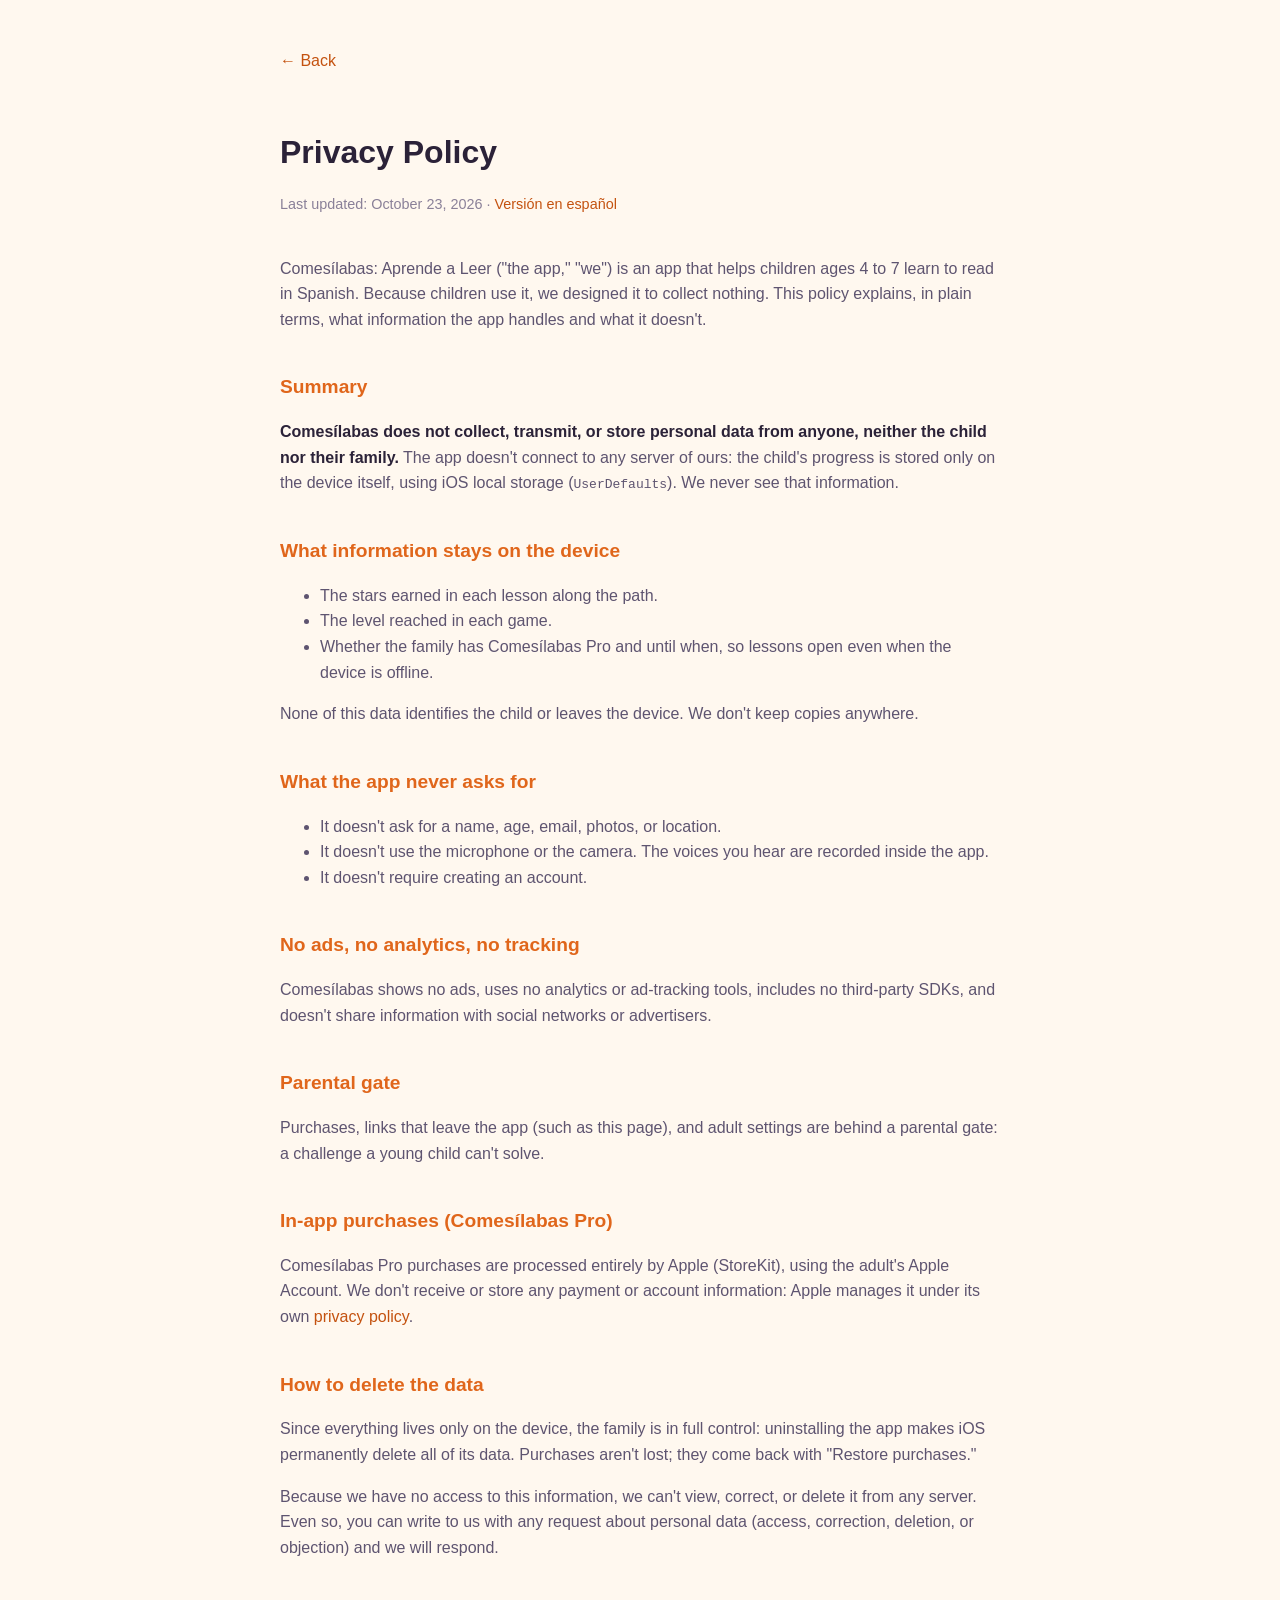
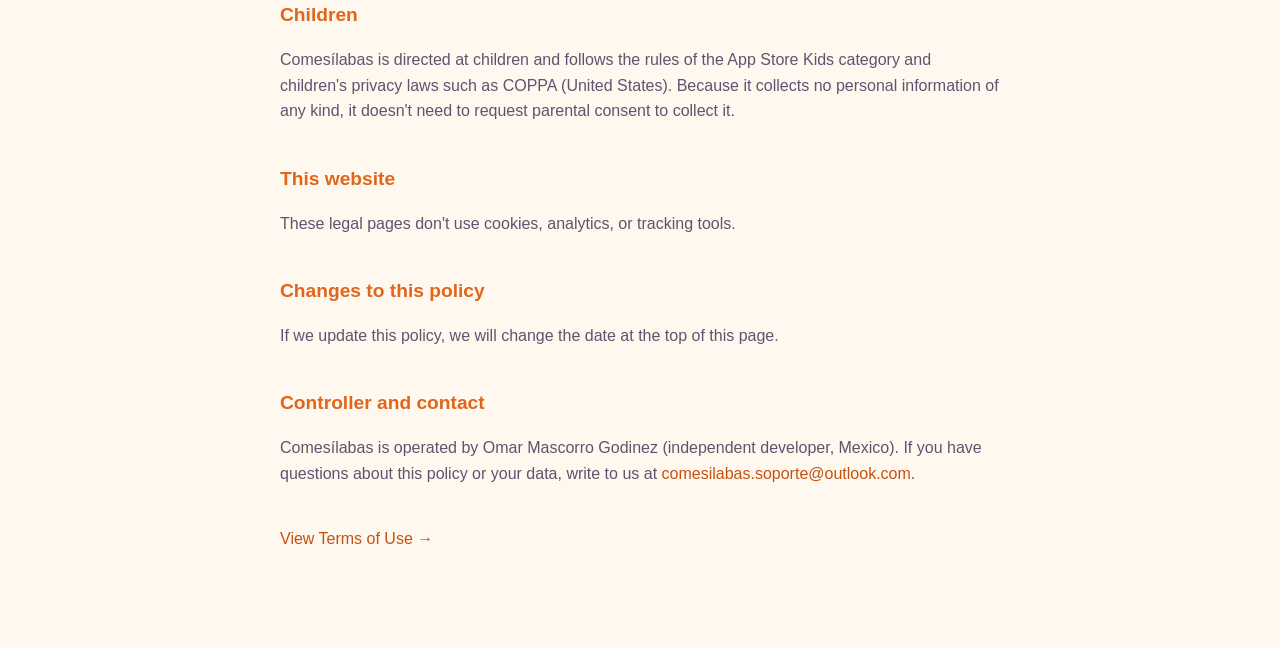
==== privacy.html @ 0c42a26f "Términos y Privacidad de Comesílabas (español e inglés) Co-Authored-By: Claude Opus 5.5 <noreply@ant" ====
<!DOCTYPE html>
<html lang="en">
<head>
<meta charset="UTF-8">
<meta name="viewport" content="width=device-width, initial-scale=1.0">
<title>Privacy Policy — Comesílabas</title>
<link rel="stylesheet" href="style.css">
</head>
<body>
<main>
  <a class="back" href="index.html">&larr; Back</a>
  <h1>Privacy Policy</h1>
  <p class="updated">Last updated: October 23, 2026 · <a href="privacidad.html">Versión en español</a></p>

  <p>Comesílabas: Aprende a Leer ("the app," "we") is an app that helps children ages 4 to 7 learn to read in Spanish. Because children use it, we designed it to collect nothing. This policy explains, in plain terms, what information the app handles and what it doesn't.</p>

  <h2>Summary</h2>
  <p><strong>Comesílabas does not collect, transmit, or store personal data from anyone, neither the child nor their family.</strong> The app doesn't connect to any server of ours: the child's progress is stored only on the device itself, using iOS local storage (<code>UserDefaults</code>). We never see that information.</p>

  <h2>What information stays on the device</h2>
  <ul>
    <li>The stars earned in each lesson along the path.</li>
    <li>The level reached in each game.</li>
    <li>Whether the family has Comesílabas Pro and until when, so lessons open even when the device is offline.</li>
  </ul>
  <p>None of this data identifies the child or leaves the device. We don't keep copies anywhere.</p>

  <h2>What the app never asks for</h2>
  <ul>
    <li>It doesn't ask for a name, age, email, photos, or location.</li>
    <li>It doesn't use the microphone or the camera. The voices you hear are recorded inside the app.</li>
    <li>It doesn't require creating an account.</li>
  </ul>

  <h2>No ads, no analytics, no tracking</h2>
  <p>Comesílabas shows no ads, uses no analytics or ad-tracking tools, includes no third-party SDKs, and doesn't share information with social networks or advertisers.</p>

  <h2>Parental gate</h2>
  <p>Purchases, links that leave the app (such as this page), and adult settings are behind a parental gate: a challenge a young child can't solve.</p>

  <h2>In-app purchases (Comesílabas Pro)</h2>
  <p>Comesílabas Pro purchases are processed entirely by Apple (StoreKit), using the adult's Apple Account. We don't receive or store any payment or account information: Apple manages it under its own <a href="https://www.apple.com/legal/privacy/" target="_blank" rel="noopener">privacy policy</a>.</p>

  <h2>How to delete the data</h2>
  <p>Since everything lives only on the device, the family is in full control: uninstalling the app makes iOS permanently delete all of its data. Purchases aren't lost; they come back with "Restore purchases."</p>
  <p>Because we have no access to this information, we can't view, correct, or delete it from any server. Even so, you can write to us with any request about personal data (access, correction, deletion, or objection) and we will respond.</p>

  <h2>Children</h2>
  <p>Comesílabas is directed at children and follows the rules of the App Store Kids category and children's privacy laws such as COPPA (United States). Because it collects no personal information of any kind, it doesn't need to request parental consent to collect it.</p>

  <h2>This website</h2>
  <p>These legal pages don't use cookies, analytics, or tracking tools.</p>

  <h2>Changes to this policy</h2>
  <p>If we update this policy, we will change the date at the top of this page.</p>

  <h2>Controller and contact</h2>
  <p>Comesílabas is operated by Omar Mascorro Godinez (independent developer, Mexico). If you have questions about this policy or your data, write to us at <a href="mailto:comesilabas.soporte@outlook.com">comesilabas.soporte@outlook.com</a>.</p>

  <div class="nav-links">
    <a href="terms.html">View Terms of Use &rarr;</a>
  </div>
</main>
</body>
</html>
---- style.css ----
:root {
  --fondo: #fff8ef;
  --texto: #2b2238;
  --suave: #5e5470;
  --tenue: #8a8098;
  --acento: #e0661b;
  --enlace: #c4520f;
  --linea: rgba(43, 34, 56, 0.12);
  color-scheme: light dark;
}

@media (prefers-color-scheme: dark) {
  :root {
    --fondo: #1d1726;
    --texto: rgba(255, 255, 255, 0.94);
    --suave: rgba(255, 255, 255, 0.74);
    --tenue: rgba(255, 255, 255, 0.5);
    --acento: #ffa45c;
    --enlace: #ffb27a;
    --linea: rgba(255, 255, 255, 0.12);
  }
}

body {
  margin: 0;
  background: var(--fondo);
  color: var(--texto);
  font-family: -apple-system, BlinkMacSystemFont, "Segoe UI", Roboto, sans-serif;
  line-height: 1.6;
}

main {
  max-width: 720px;
  margin: 0 auto;
  padding: 48px 20px 96px;
}

h1 {
  font-size: 2rem;
  font-weight: 800;
  margin-bottom: 4px;
}

h2 {
  font-size: 1.2rem;
  font-weight: 700;
  margin-top: 2.5rem;
  color: var(--acento);
}

p, li {
  color: var(--suave);
}

strong {
  color: var(--texto);
}

.updated {
  color: var(--tenue);
  font-size: 0.9rem;
  margin-bottom: 2.5rem;
}

a {
  color: var(--enlace);
  text-decoration: none;
}

a:hover {
  text-decoration: underline;
}

.back {
  display: inline-block;
  margin-bottom: 2rem;
}

.nav-links {
  display: flex;
  flex-wrap: wrap;
  gap: 24px;
  margin-top: 2.5rem;
}

footer {
  margin-top: 4rem;
  padding-top: 1.5rem;
  border-top: 1px solid var(--linea);
  color: var(--tenue);
  font-size: 0.85rem;
}
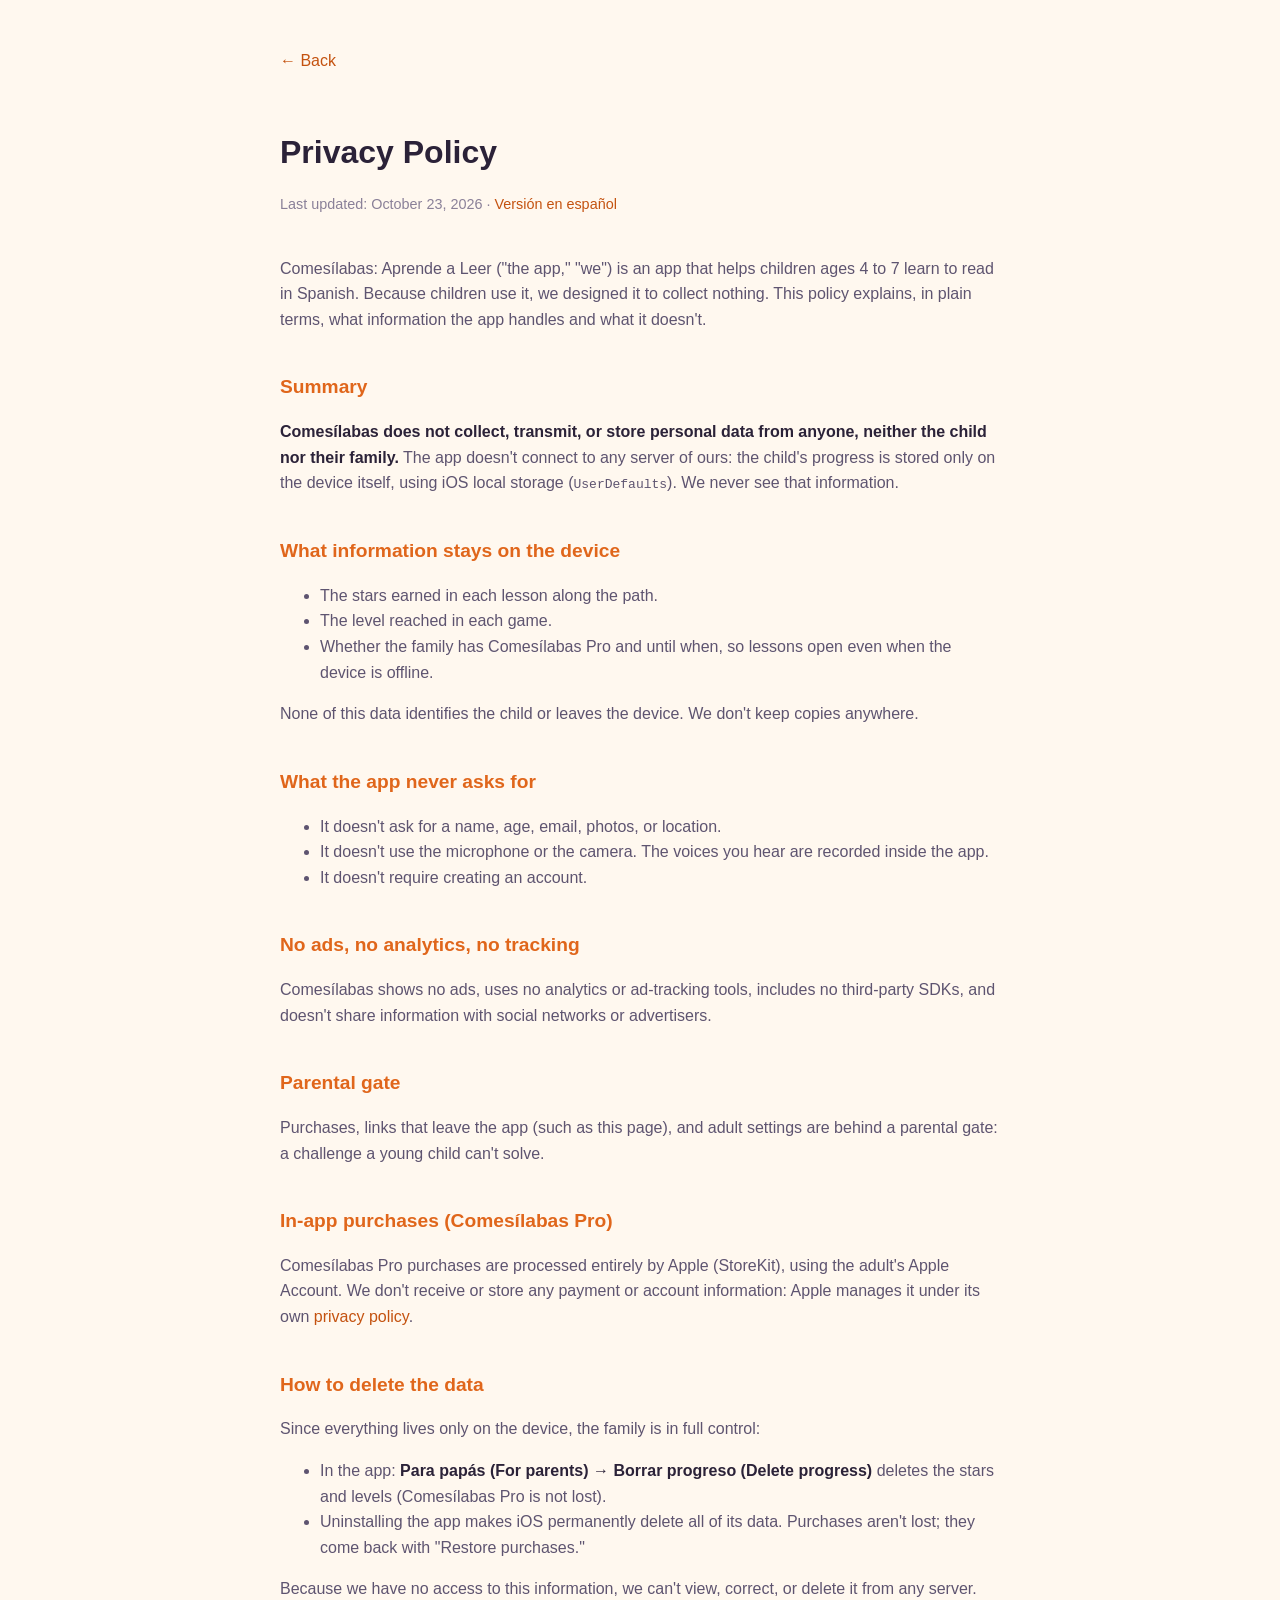
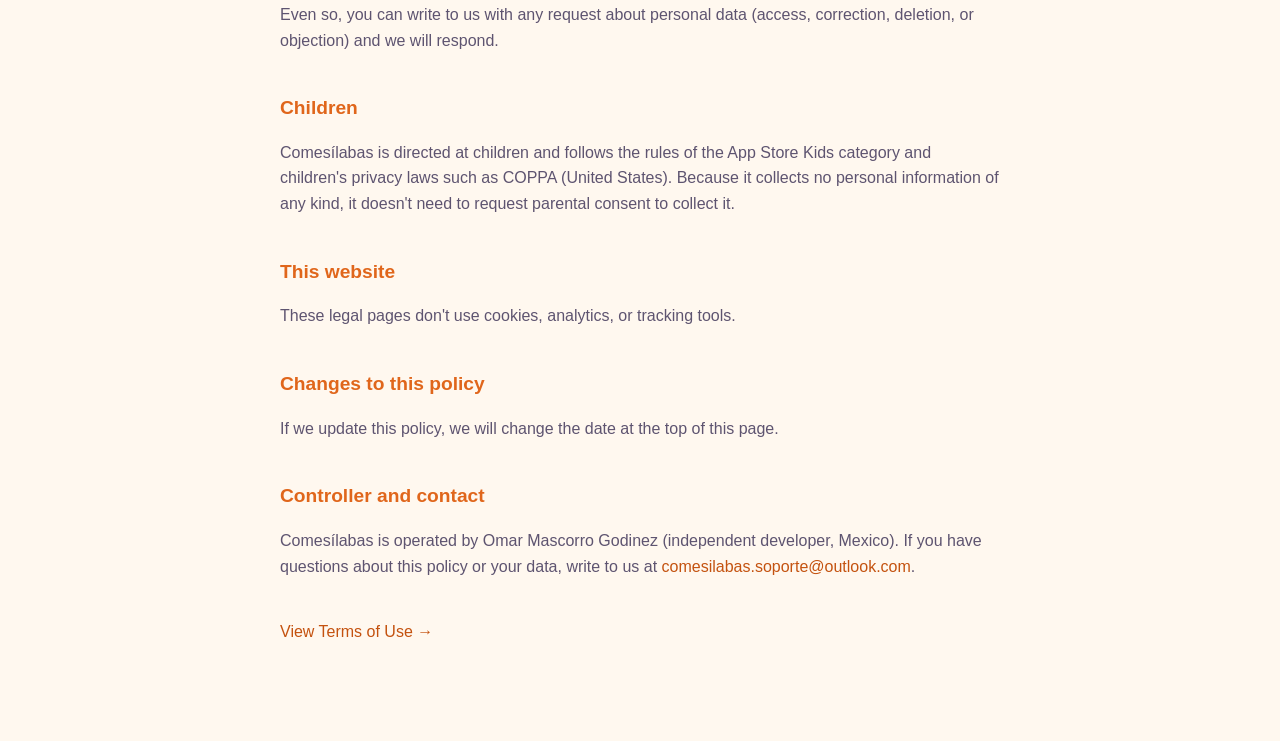
==== commit 04eaaadd: "Privacidad: mencionar Borrar progreso Co-Authored-By: Claude Opus 5.5 <noreply@anthropic.com>" ====
--- a/privacy.html
+++ b/privacy.html
@@ -42,7 +42,11 @@
   <p>Comesílabas Pro purchases are processed entirely by Apple (StoreKit), using the adult's Apple Account. We don't receive or store any payment or account information: Apple manages it under its own <a href="https://www.apple.com/legal/privacy/" target="_blank" rel="noopener">privacy policy</a>.</p>
 
   <h2>How to delete the data</h2>
-  <p>Since everything lives only on the device, the family is in full control: uninstalling the app makes iOS permanently delete all of its data. Purchases aren't lost; they come back with "Restore purchases."</p>
+  <p>Since everything lives only on the device, the family is in full control:</p>
+  <ul>
+    <li>In the app: <strong>Para papás (For parents) → Borrar progreso (Delete progress)</strong> deletes the stars and levels (Comesílabas Pro is not lost).</li>
+    <li>Uninstalling the app makes iOS permanently delete all of its data. Purchases aren't lost; they come back with "Restore purchases."</li>
+  </ul>
   <p>Because we have no access to this information, we can't view, correct, or delete it from any server. Even so, you can write to us with any request about personal data (access, correction, deletion, or objection) and we will respond.</p>
 
   <h2>Children</h2>
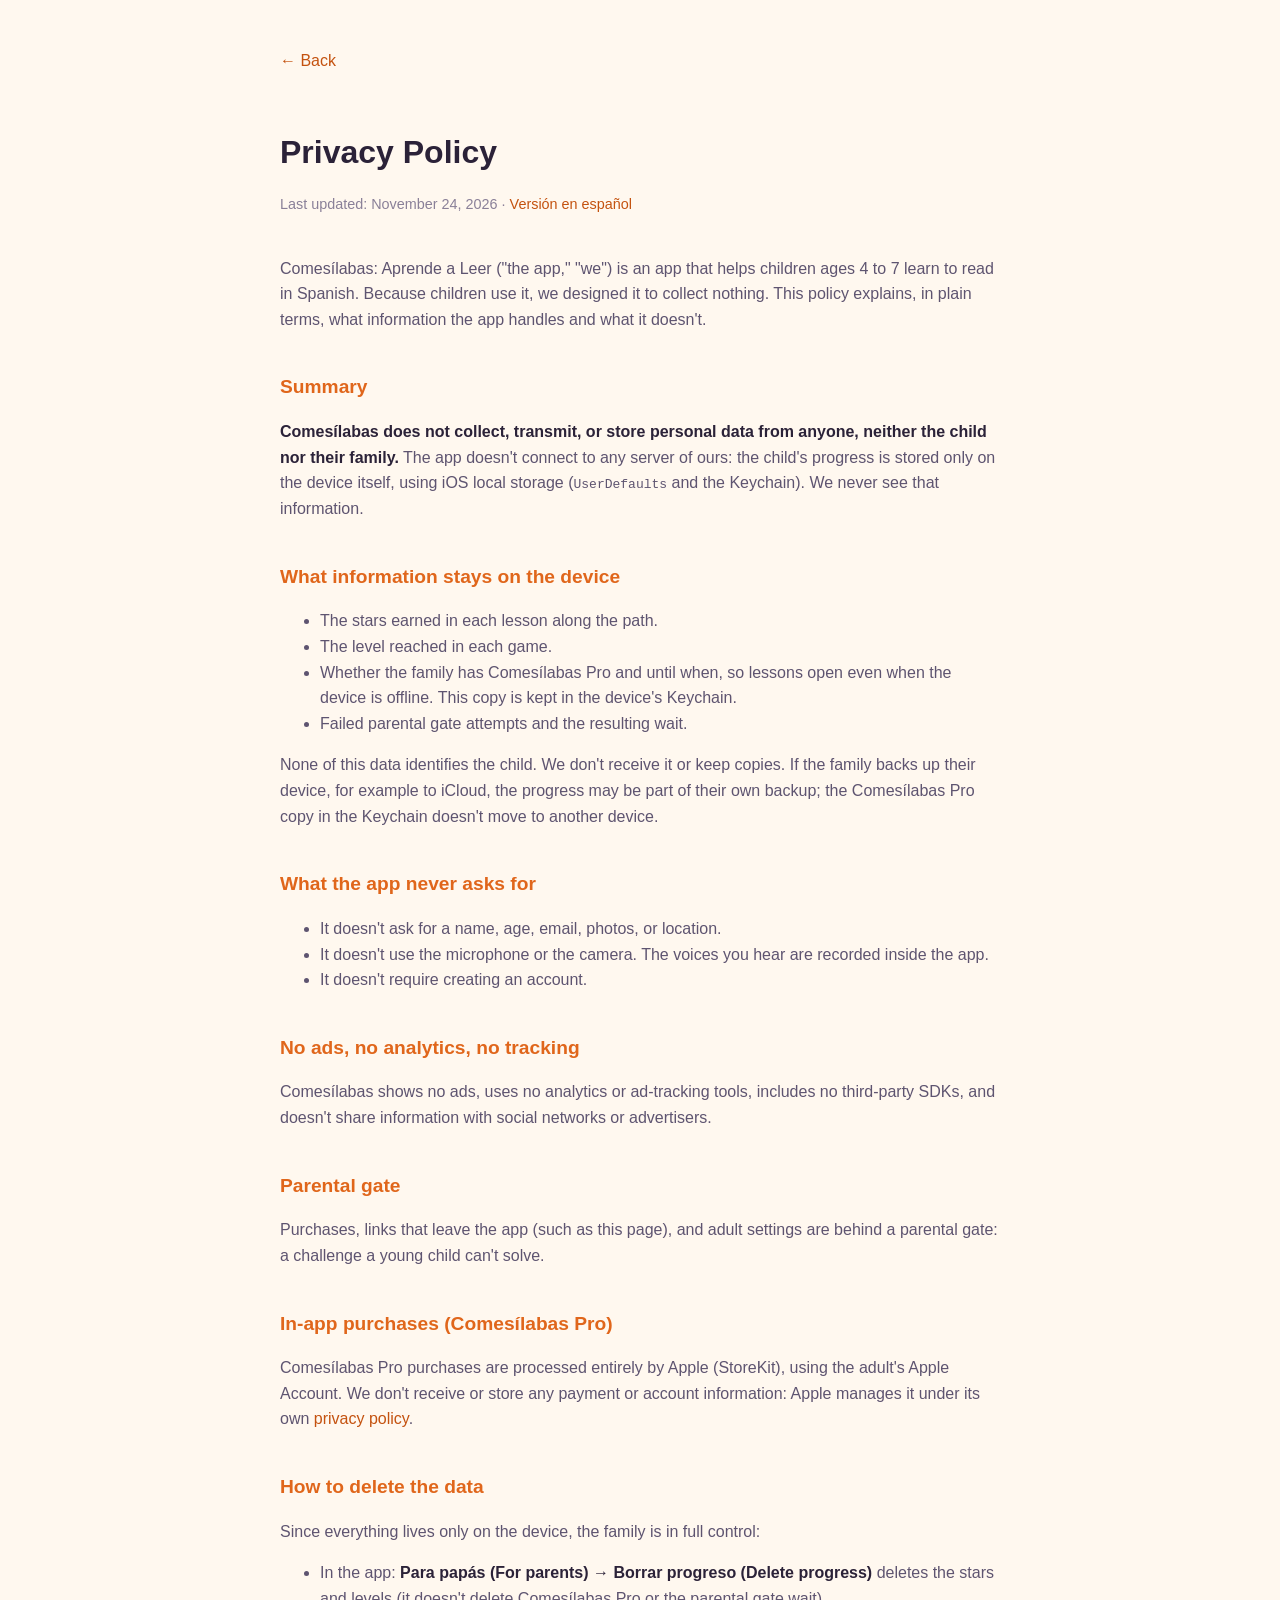
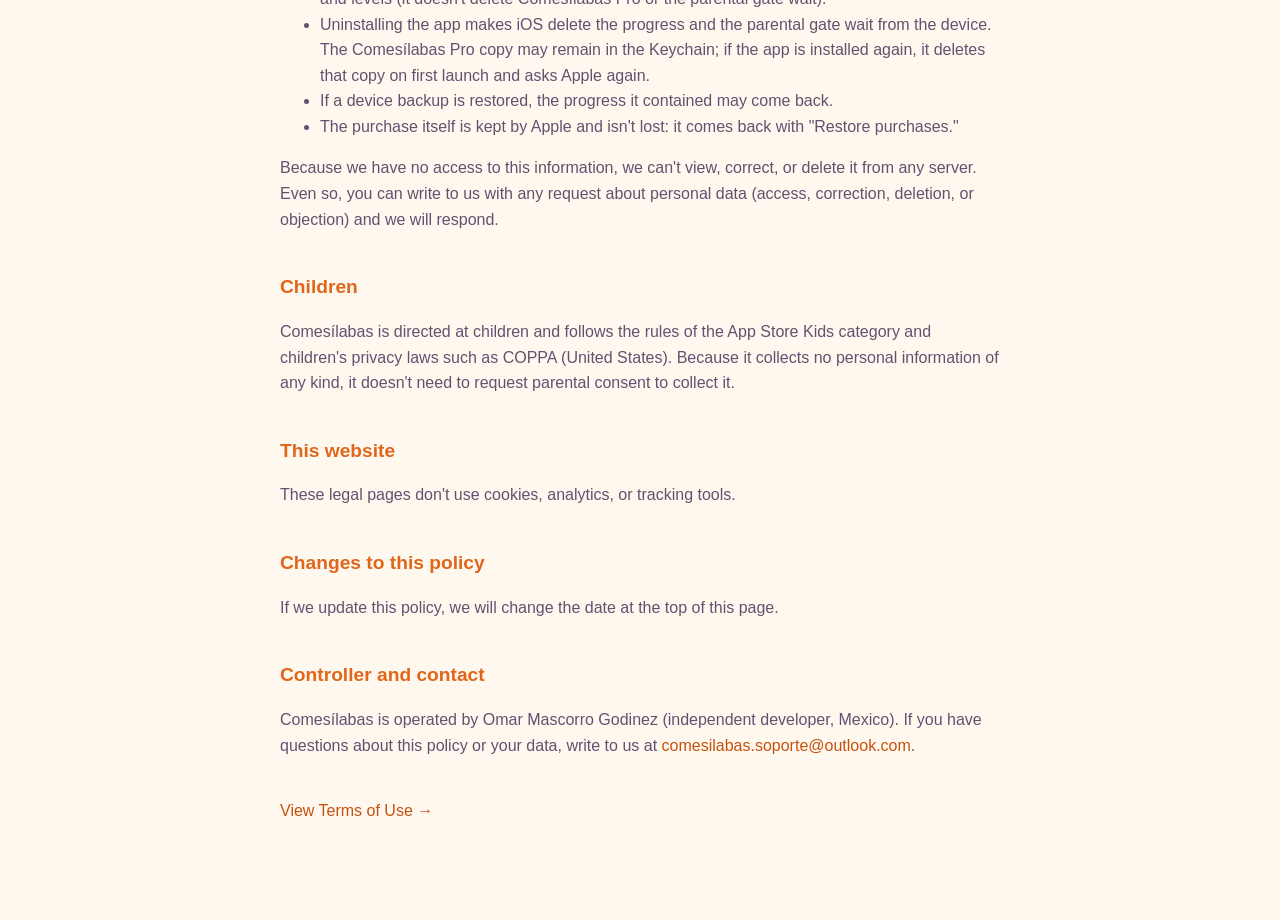
==== commit a92d2a0e: "Privacidad: llavero, respaldos y qué se borra al desinstalar (1.0.1) Co-Authored-By: Claude Opus 5.5" ====
--- a/privacy.html
+++ b/privacy.html
@@ -10,20 +10,21 @@
 <main>
   <a class="back" href="index.html">&larr; Back</a>
   <h1>Privacy Policy</h1>
-  <p class="updated">Last updated: October 23, 2026 · <a href="privacidad.html">Versión en español</a></p>
+  <p class="updated">Last updated: November 24, 2026 · <a href="privacidad.html">Versión en español</a></p>
 
   <p>Comesílabas: Aprende a Leer ("the app," "we") is an app that helps children ages 4 to 7 learn to read in Spanish. Because children use it, we designed it to collect nothing. This policy explains, in plain terms, what information the app handles and what it doesn't.</p>
 
   <h2>Summary</h2>
-  <p><strong>Comesílabas does not collect, transmit, or store personal data from anyone, neither the child nor their family.</strong> The app doesn't connect to any server of ours: the child's progress is stored only on the device itself, using iOS local storage (<code>UserDefaults</code>). We never see that information.</p>
+  <p><strong>Comesílabas does not collect, transmit, or store personal data from anyone, neither the child nor their family.</strong> The app doesn't connect to any server of ours: the child's progress is stored only on the device itself, using iOS local storage (<code>UserDefaults</code> and the Keychain). We never see that information.</p>
 
   <h2>What information stays on the device</h2>
   <ul>
     <li>The stars earned in each lesson along the path.</li>
     <li>The level reached in each game.</li>
-    <li>Whether the family has Comesílabas Pro and until when, so lessons open even when the device is offline.</li>
+    <li>Whether the family has Comesílabas Pro and until when, so lessons open even when the device is offline. This copy is kept in the device's Keychain.</li>
+    <li>Failed parental gate attempts and the resulting wait.</li>
   </ul>
-  <p>None of this data identifies the child or leaves the device. We don't keep copies anywhere.</p>
+  <p>None of this data identifies the child. We don't receive it or keep copies. If the family backs up their device, for example to iCloud, the progress may be part of their own backup; the Comesílabas Pro copy in the Keychain doesn't move to another device.</p>
 
   <h2>What the app never asks for</h2>
   <ul>
@@ -44,8 +45,10 @@
   <h2>How to delete the data</h2>
   <p>Since everything lives only on the device, the family is in full control:</p>
   <ul>
-    <li>In the app: <strong>Para papás (For parents) → Borrar progreso (Delete progress)</strong> deletes the stars and levels (Comesílabas Pro is not lost).</li>
-    <li>Uninstalling the app makes iOS permanently delete all of its data. Purchases aren't lost; they come back with "Restore purchases."</li>
+    <li>In the app: <strong>Para papás (For parents) → Borrar progreso (Delete progress)</strong> deletes the stars and levels (it doesn't delete Comesílabas Pro or the parental gate wait).</li>
+    <li>Uninstalling the app makes iOS delete the progress and the parental gate wait from the device. The Comesílabas Pro copy may remain in the Keychain; if the app is installed again, it deletes that copy on first launch and asks Apple again.</li>
+    <li>If a device backup is restored, the progress it contained may come back.</li>
+    <li>The purchase itself is kept by Apple and isn't lost: it comes back with "Restore purchases."</li>
   </ul>
   <p>Because we have no access to this information, we can't view, correct, or delete it from any server. Even so, you can write to us with any request about personal data (access, correction, deletion, or objection) and we will respond.</p>
 
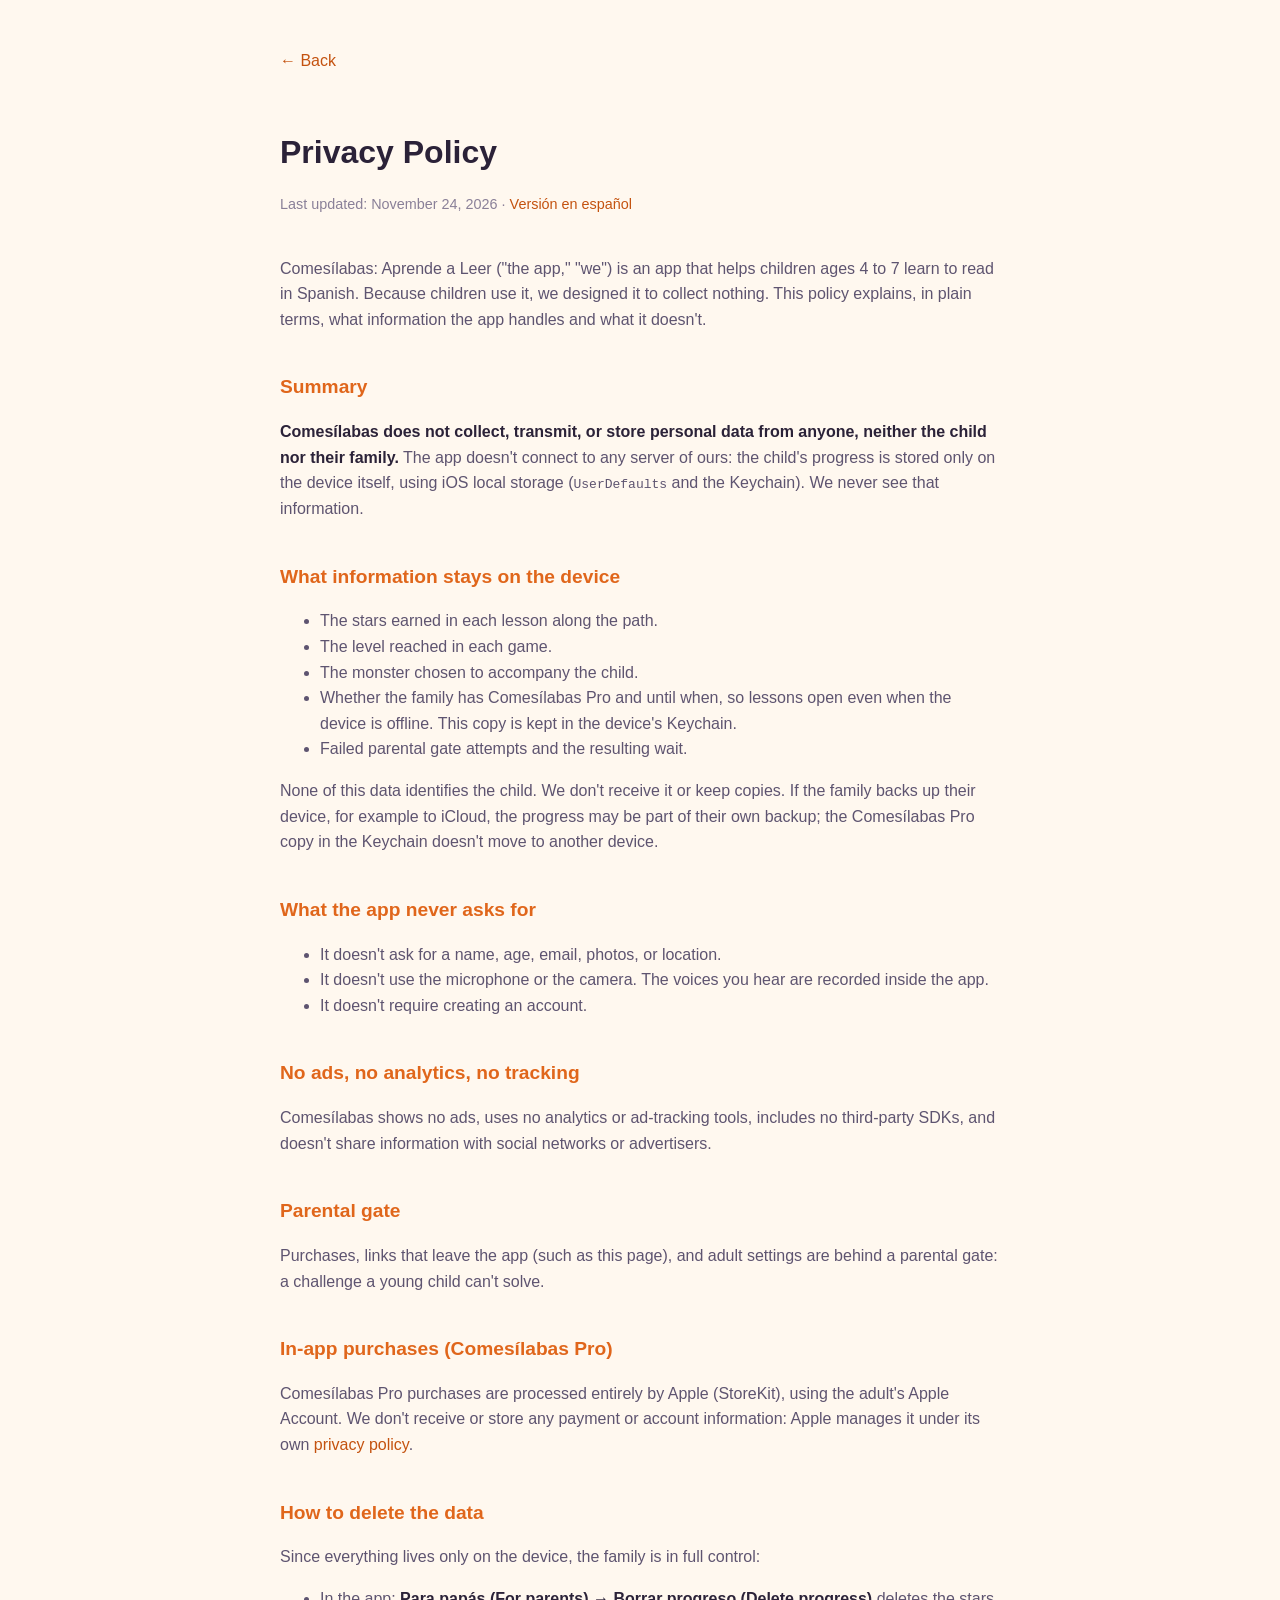
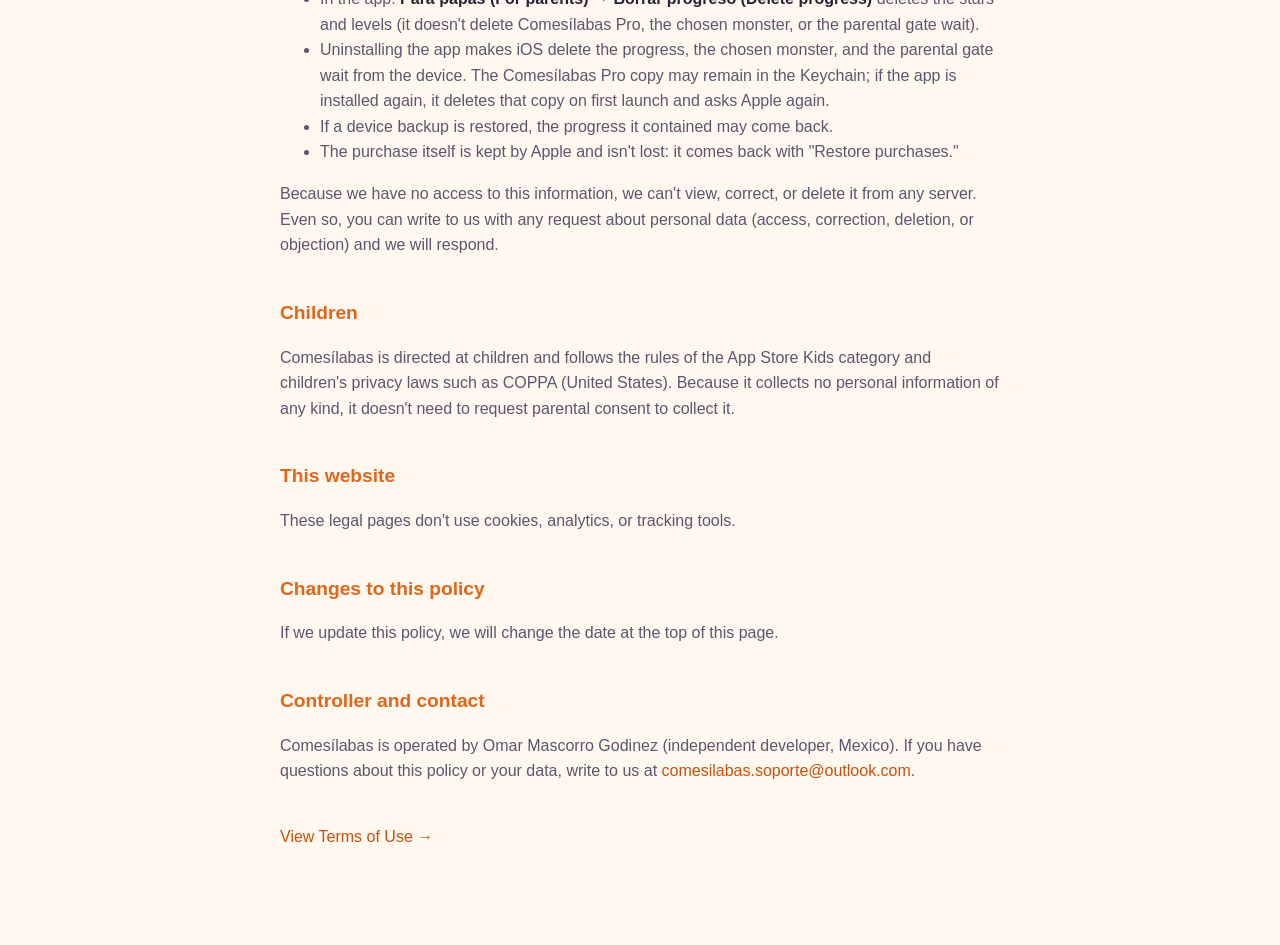
==== commit 7e934002: "1.1: monstruito elegido (Privacidad) y amigos con Pro (Términos) Co-Authored-By: Claude Opus 5.5 <no" ====
--- a/privacy.html
+++ b/privacy.html
@@ -21,6 +21,7 @@
   <ul>
     <li>The stars earned in each lesson along the path.</li>
     <li>The level reached in each game.</li>
+    <li>The monster chosen to accompany the child.</li>
     <li>Whether the family has Comesílabas Pro and until when, so lessons open even when the device is offline. This copy is kept in the device's Keychain.</li>
     <li>Failed parental gate attempts and the resulting wait.</li>
   </ul>
@@ -45,8 +46,8 @@
   <h2>How to delete the data</h2>
   <p>Since everything lives only on the device, the family is in full control:</p>
   <ul>
-    <li>In the app: <strong>Para papás (For parents) → Borrar progreso (Delete progress)</strong> deletes the stars and levels (it doesn't delete Comesílabas Pro or the parental gate wait).</li>
-    <li>Uninstalling the app makes iOS delete the progress and the parental gate wait from the device. The Comesílabas Pro copy may remain in the Keychain; if the app is installed again, it deletes that copy on first launch and asks Apple again.</li>
+    <li>In the app: <strong>Para papás (For parents) → Borrar progreso (Delete progress)</strong> deletes the stars and levels (it doesn't delete Comesílabas Pro, the chosen monster, or the parental gate wait).</li>
+    <li>Uninstalling the app makes iOS delete the progress, the chosen monster, and the parental gate wait from the device. The Comesílabas Pro copy may remain in the Keychain; if the app is installed again, it deletes that copy on first launch and asks Apple again.</li>
     <li>If a device backup is restored, the progress it contained may come back.</li>
     <li>The purchase itself is kept by Apple and isn't lost: it comes back with "Restore purchases."</li>
   </ul>
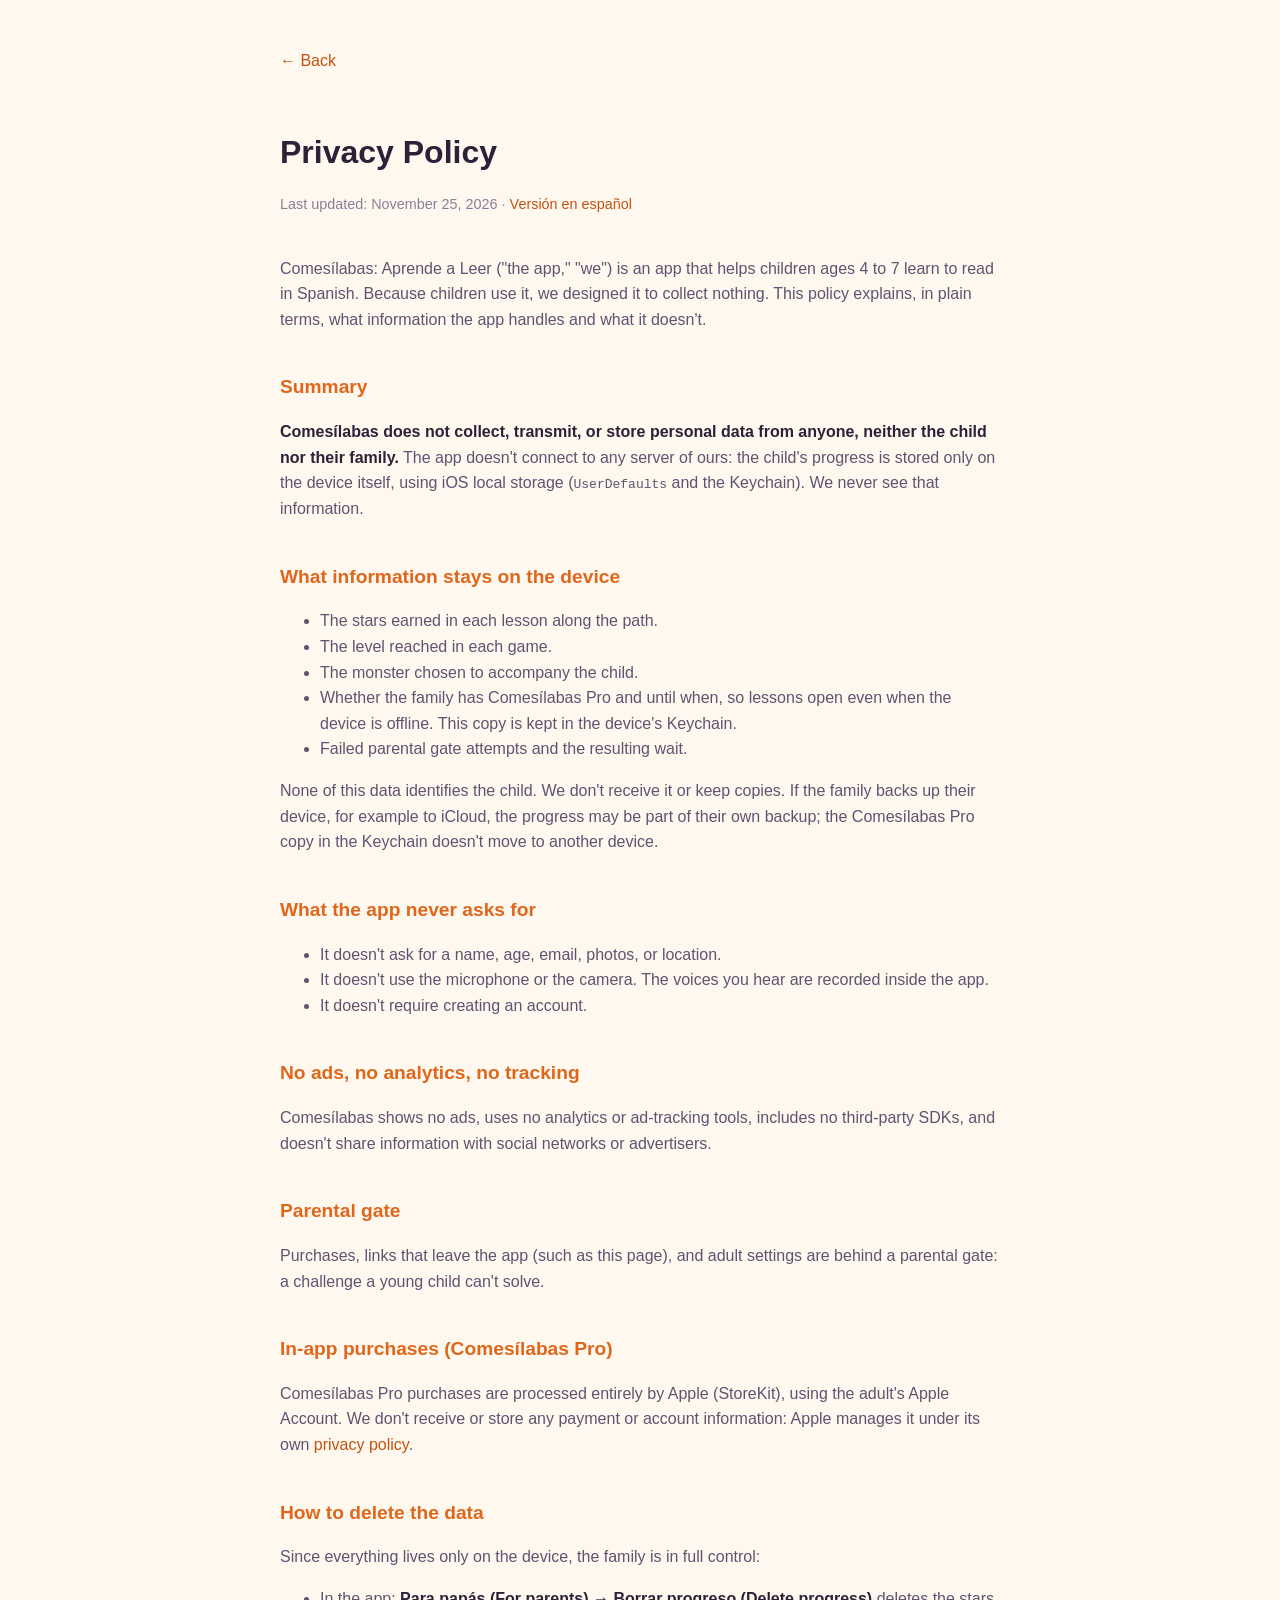
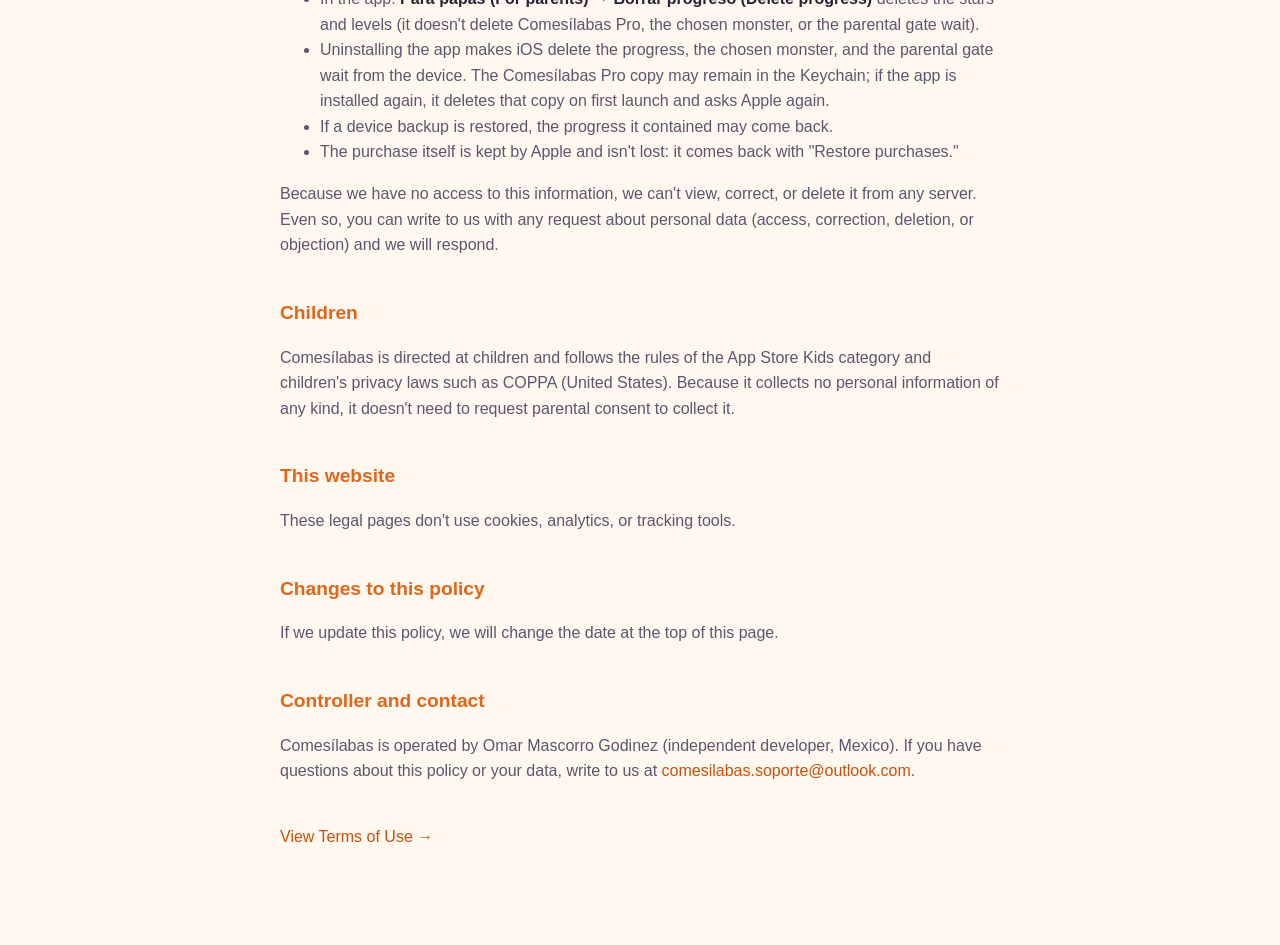
==== commit d2de1168: "Fecha de actualización: 25 de noviembre de 2026 Co-Authored-By: Claude Opus 5.5 <noreply@anthropic.c" ====
--- a/privacy.html
+++ b/privacy.html
@@ -10,7 +10,7 @@
 <main>
   <a class="back" href="index.html">&larr; Back</a>
   <h1>Privacy Policy</h1>
-  <p class="updated">Last updated: November 24, 2026 · <a href="privacidad.html">Versión en español</a></p>
+  <p class="updated">Last updated: November 25, 2026 · <a href="privacidad.html">Versión en español</a></p>
 
   <p>Comesílabas: Aprende a Leer ("the app," "we") is an app that helps children ages 4 to 7 learn to read in Spanish. Because children use it, we designed it to collect nothing. This policy explains, in plain terms, what information the app handles and what it doesn't.</p>
 
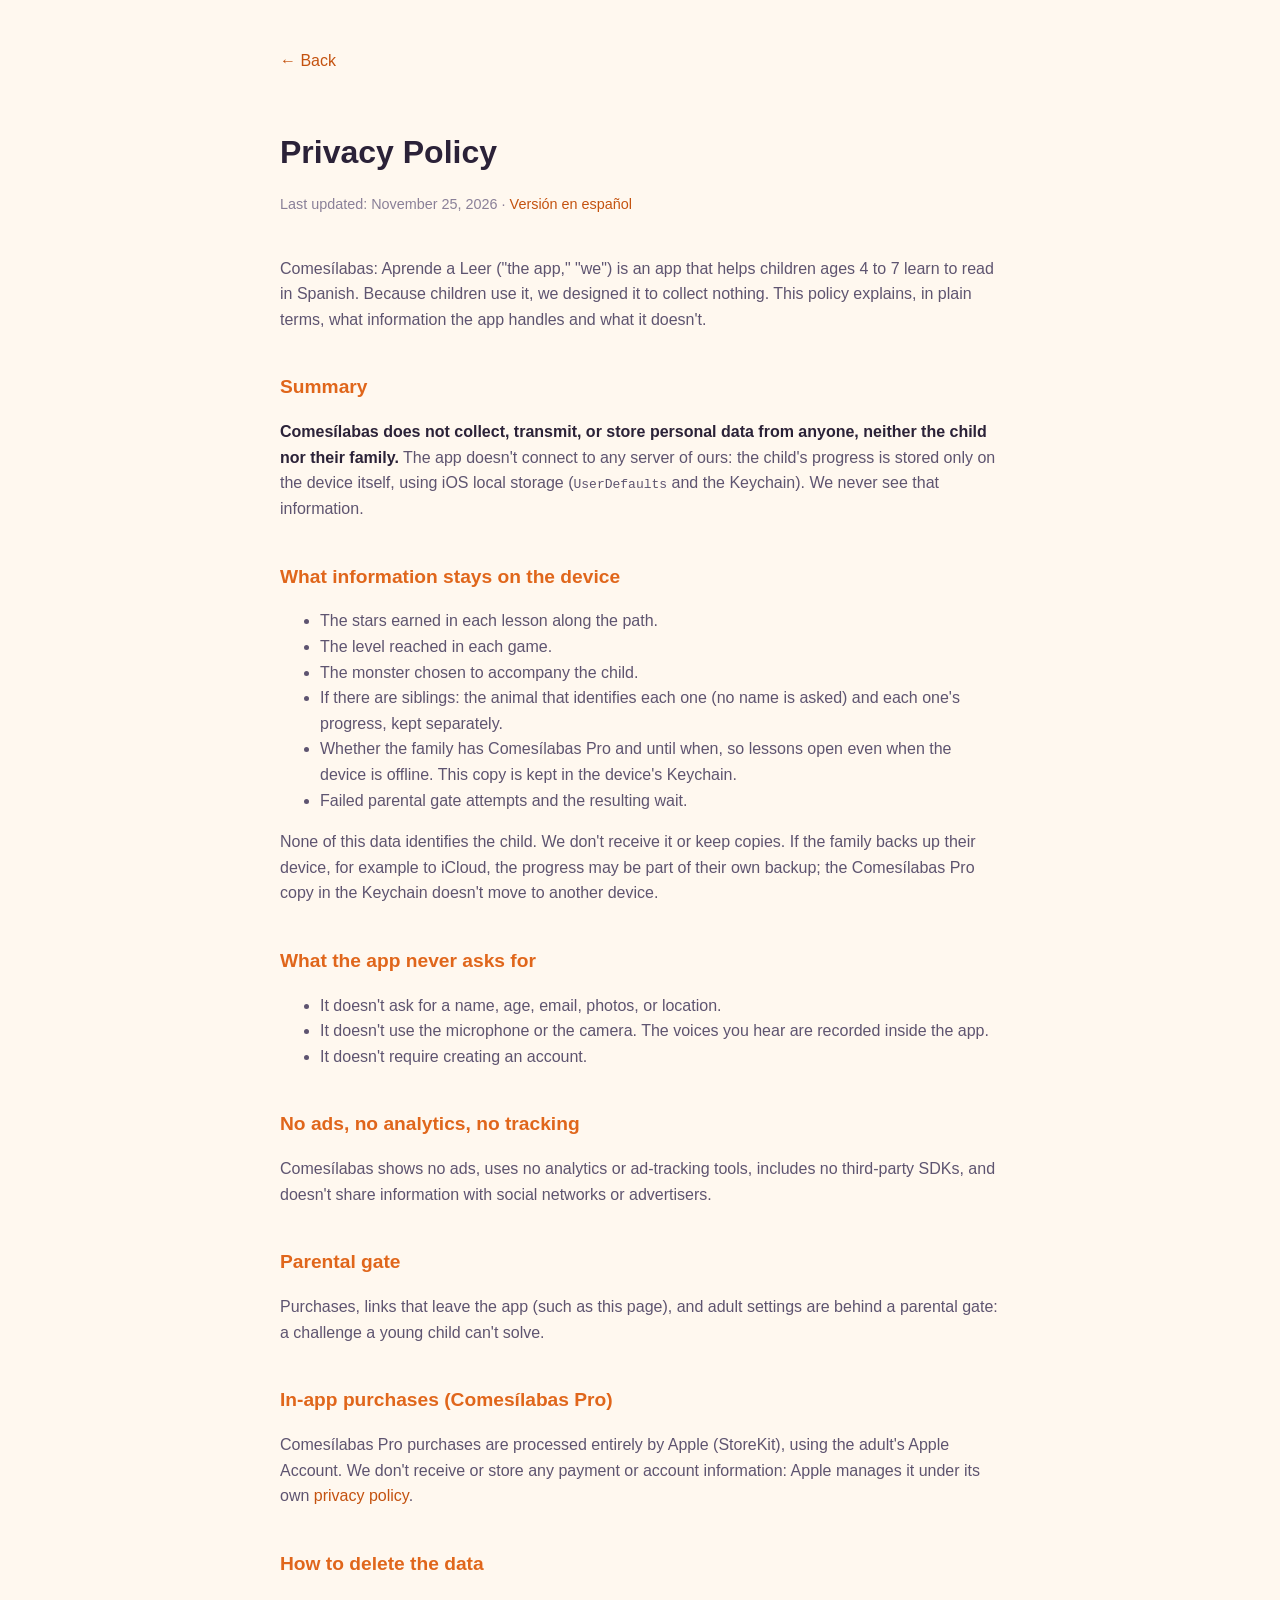
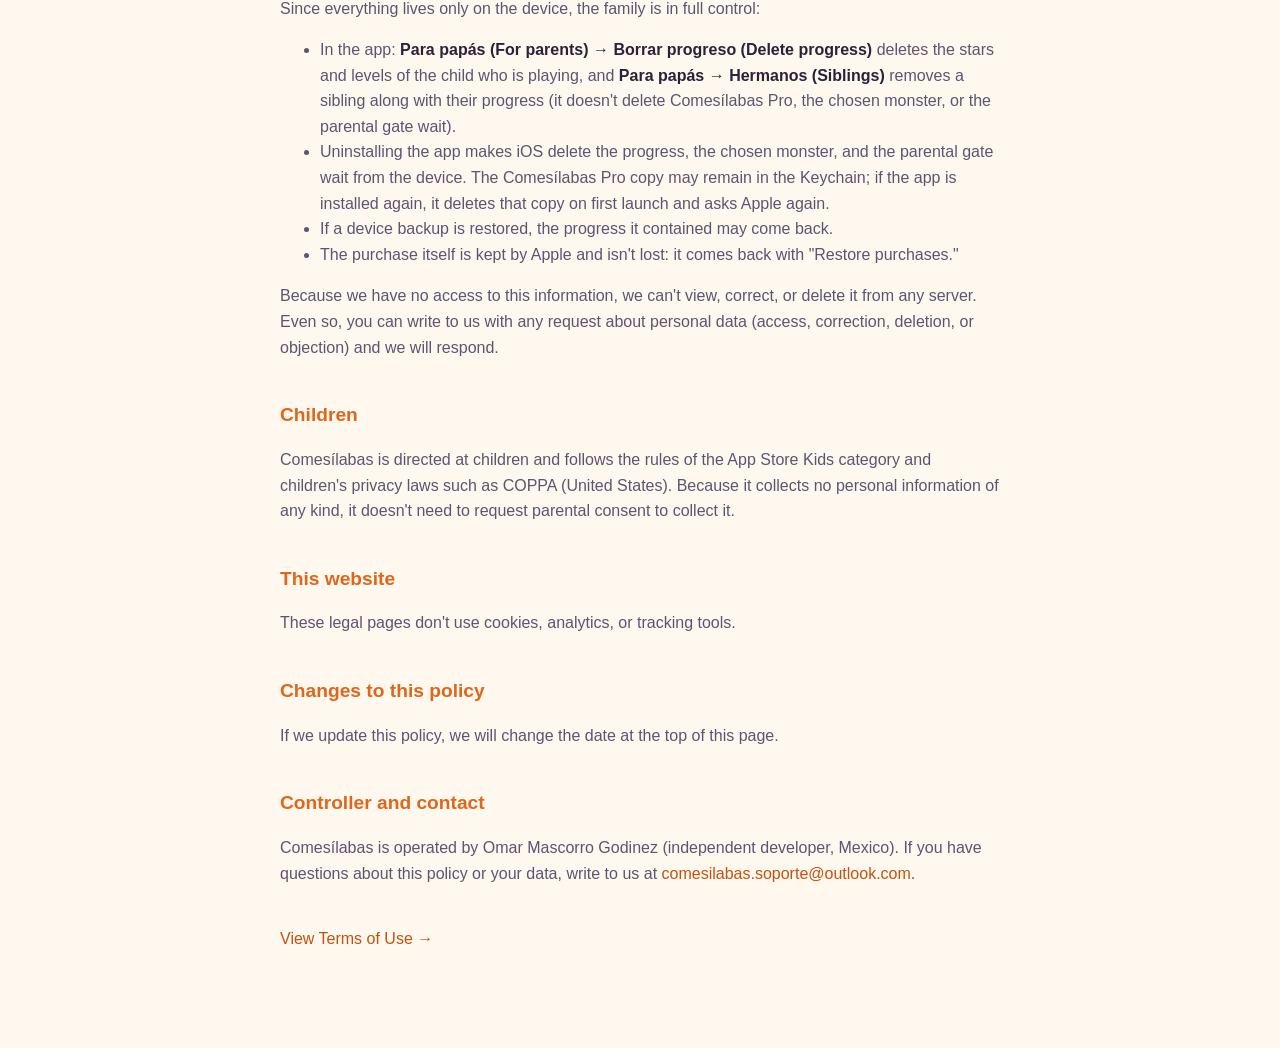
==== commit 2d1330b6: "Perfiles de hermanos (Privacidad y Términos) Co-Authored-By: Claude Opus 5.5 <noreply@anthropic.com>" ====
--- a/privacy.html
+++ b/privacy.html
@@ -22,6 +22,7 @@
     <li>The stars earned in each lesson along the path.</li>
     <li>The level reached in each game.</li>
     <li>The monster chosen to accompany the child.</li>
+    <li>If there are siblings: the animal that identifies each one (no name is asked) and each one's progress, kept separately.</li>
     <li>Whether the family has Comesílabas Pro and until when, so lessons open even when the device is offline. This copy is kept in the device's Keychain.</li>
     <li>Failed parental gate attempts and the resulting wait.</li>
   </ul>
@@ -46,7 +47,7 @@
   <h2>How to delete the data</h2>
   <p>Since everything lives only on the device, the family is in full control:</p>
   <ul>
-    <li>In the app: <strong>Para papás (For parents) → Borrar progreso (Delete progress)</strong> deletes the stars and levels (it doesn't delete Comesílabas Pro, the chosen monster, or the parental gate wait).</li>
+    <li>In the app: <strong>Para papás (For parents) → Borrar progreso (Delete progress)</strong> deletes the stars and levels of the child who is playing, and <strong>Para papás → Hermanos (Siblings)</strong> removes a sibling along with their progress (it doesn't delete Comesílabas Pro, the chosen monster, or the parental gate wait).</li>
     <li>Uninstalling the app makes iOS delete the progress, the chosen monster, and the parental gate wait from the device. The Comesílabas Pro copy may remain in the Keychain; if the app is installed again, it deletes that copy on first launch and asks Apple again.</li>
     <li>If a device backup is restored, the progress it contained may come back.</li>
     <li>The purchase itself is kept by Apple and isn't lost: it comes back with "Restore purchases."</li>
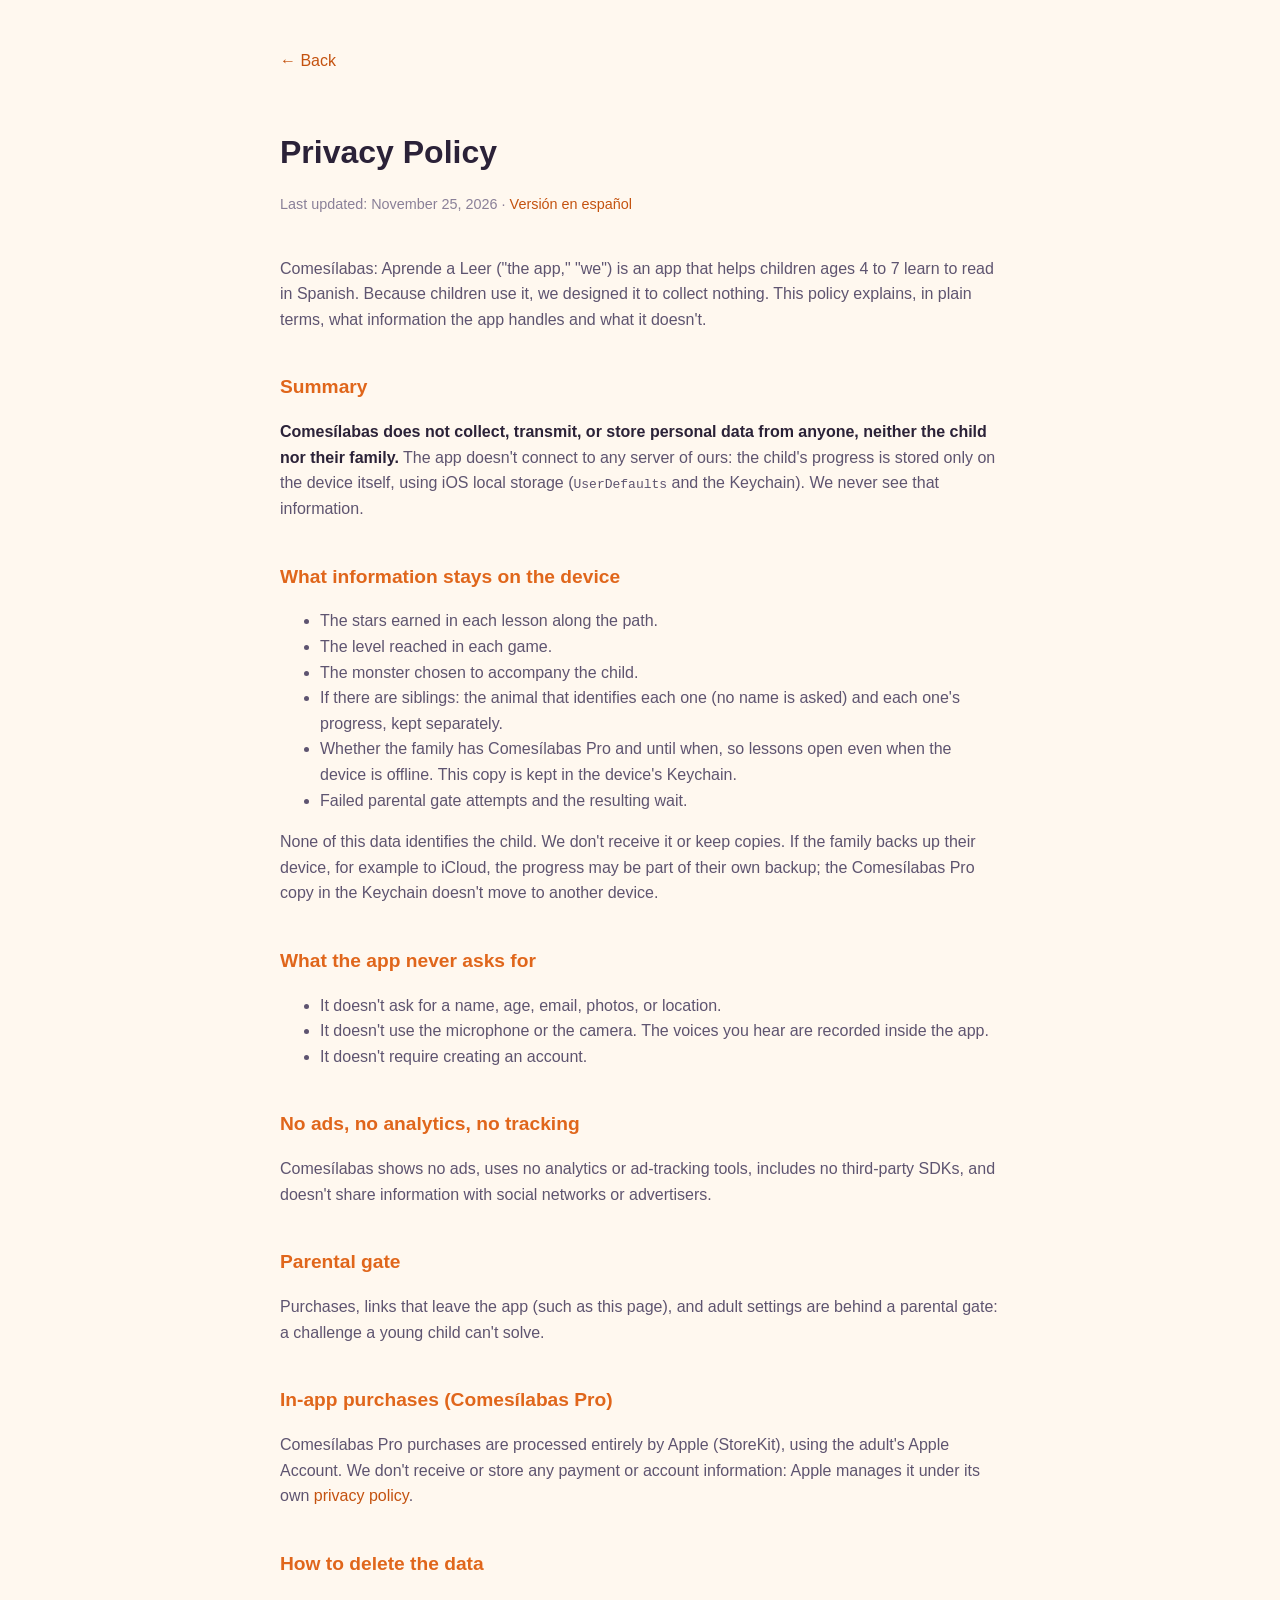
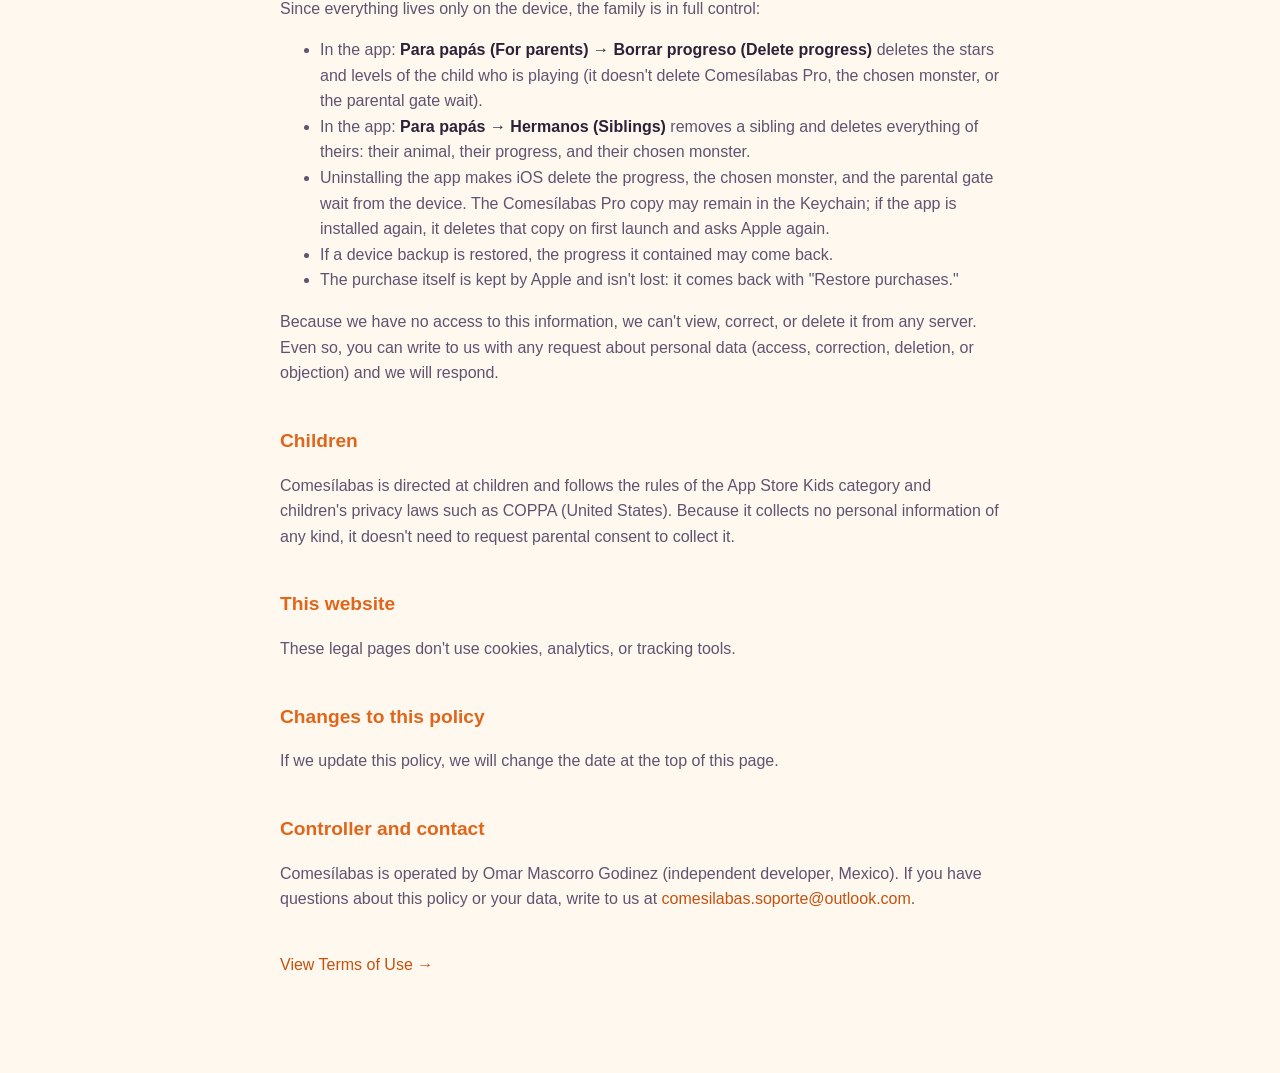
==== commit b597885a: "Privacidad: quitar a un hermano, en su propio renglón Co-Authored-By: Claude Opus 5.5 <noreply@anthr" ====
--- a/privacy.html
+++ b/privacy.html
@@ -47,7 +47,8 @@
   <h2>How to delete the data</h2>
   <p>Since everything lives only on the device, the family is in full control:</p>
   <ul>
-    <li>In the app: <strong>Para papás (For parents) → Borrar progreso (Delete progress)</strong> deletes the stars and levels of the child who is playing, and <strong>Para papás → Hermanos (Siblings)</strong> removes a sibling along with their progress (it doesn't delete Comesílabas Pro, the chosen monster, or the parental gate wait).</li>
+    <li>In the app: <strong>Para papás (For parents) → Borrar progreso (Delete progress)</strong> deletes the stars and levels of the child who is playing (it doesn't delete Comesílabas Pro, the chosen monster, or the parental gate wait).</li>
+    <li>In the app: <strong>Para papás → Hermanos (Siblings)</strong> removes a sibling and deletes everything of theirs: their animal, their progress, and their chosen monster.</li>
     <li>Uninstalling the app makes iOS delete the progress, the chosen monster, and the parental gate wait from the device. The Comesílabas Pro copy may remain in the Keychain; if the app is installed again, it deletes that copy on first launch and asks Apple again.</li>
     <li>If a device backup is restored, the progress it contained may come back.</li>
     <li>The purchase itself is kept by Apple and isn't lost: it comes back with "Restore purchases."</li>
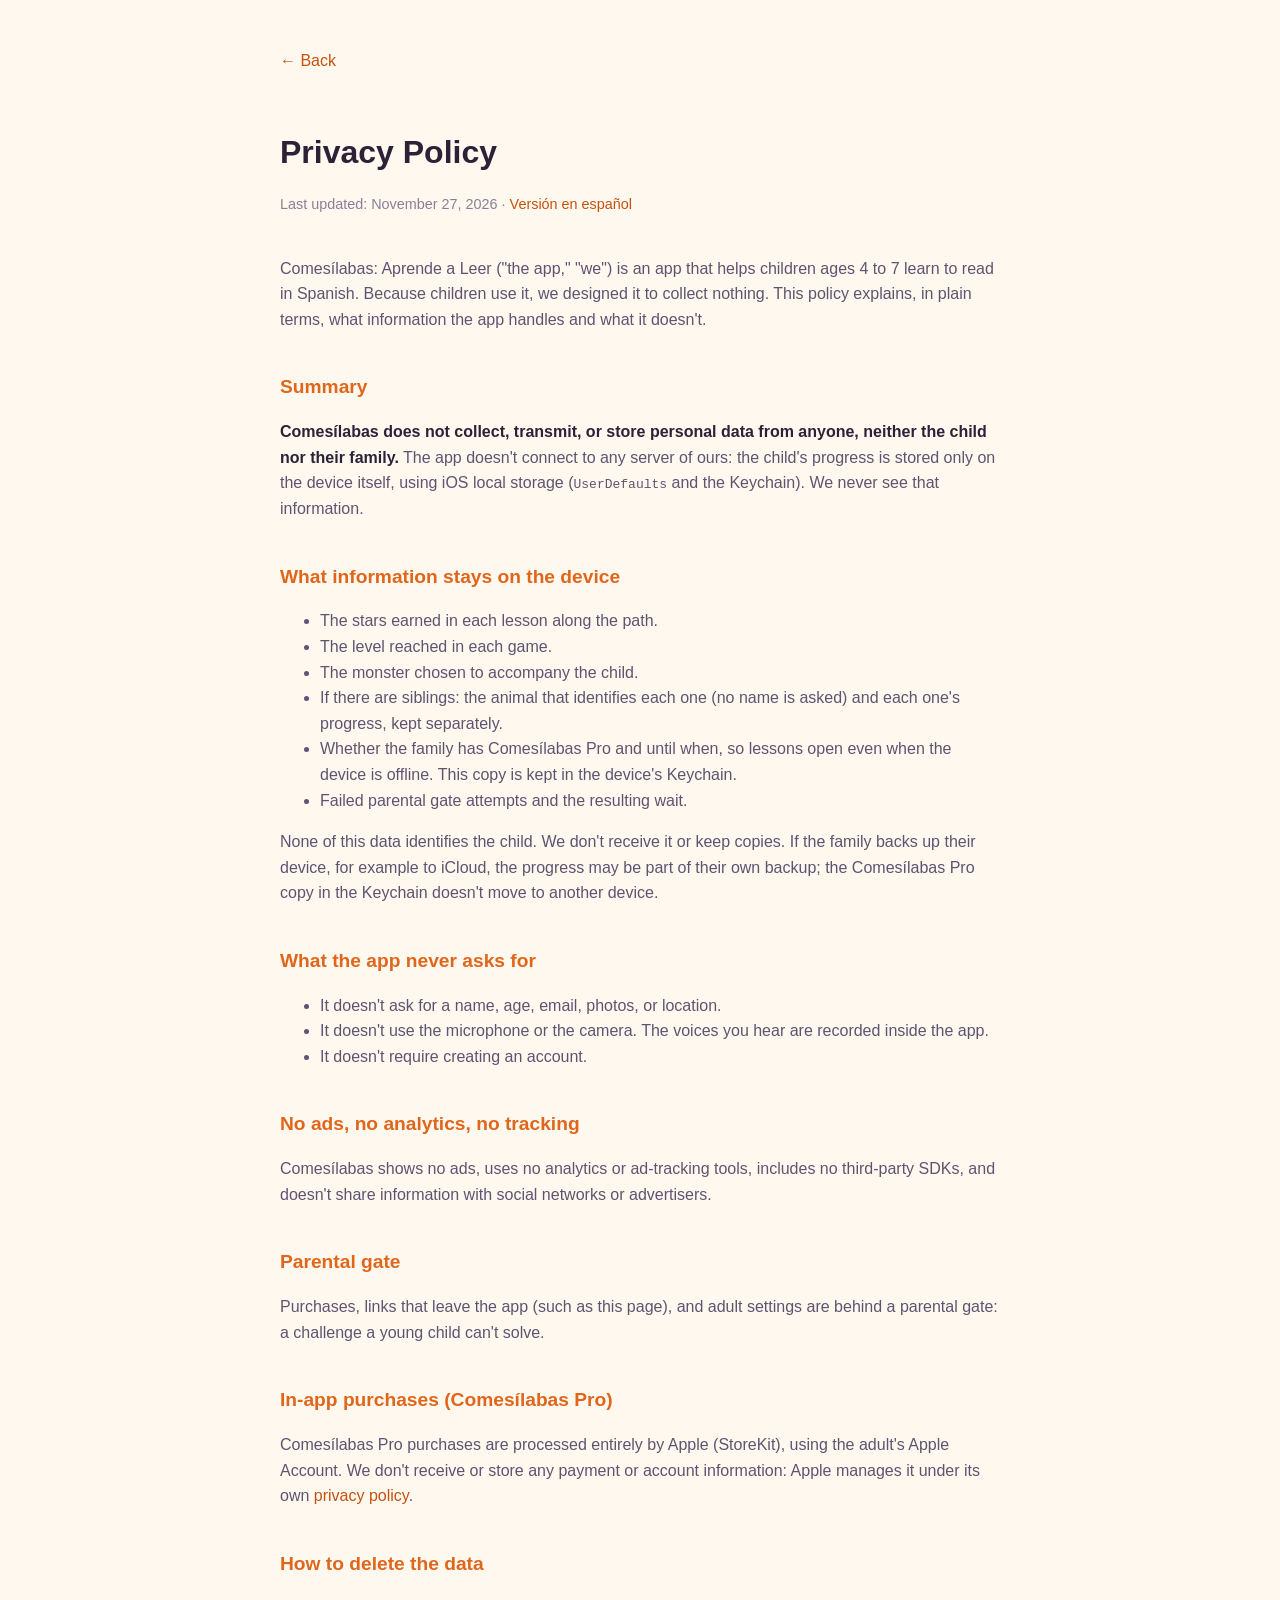
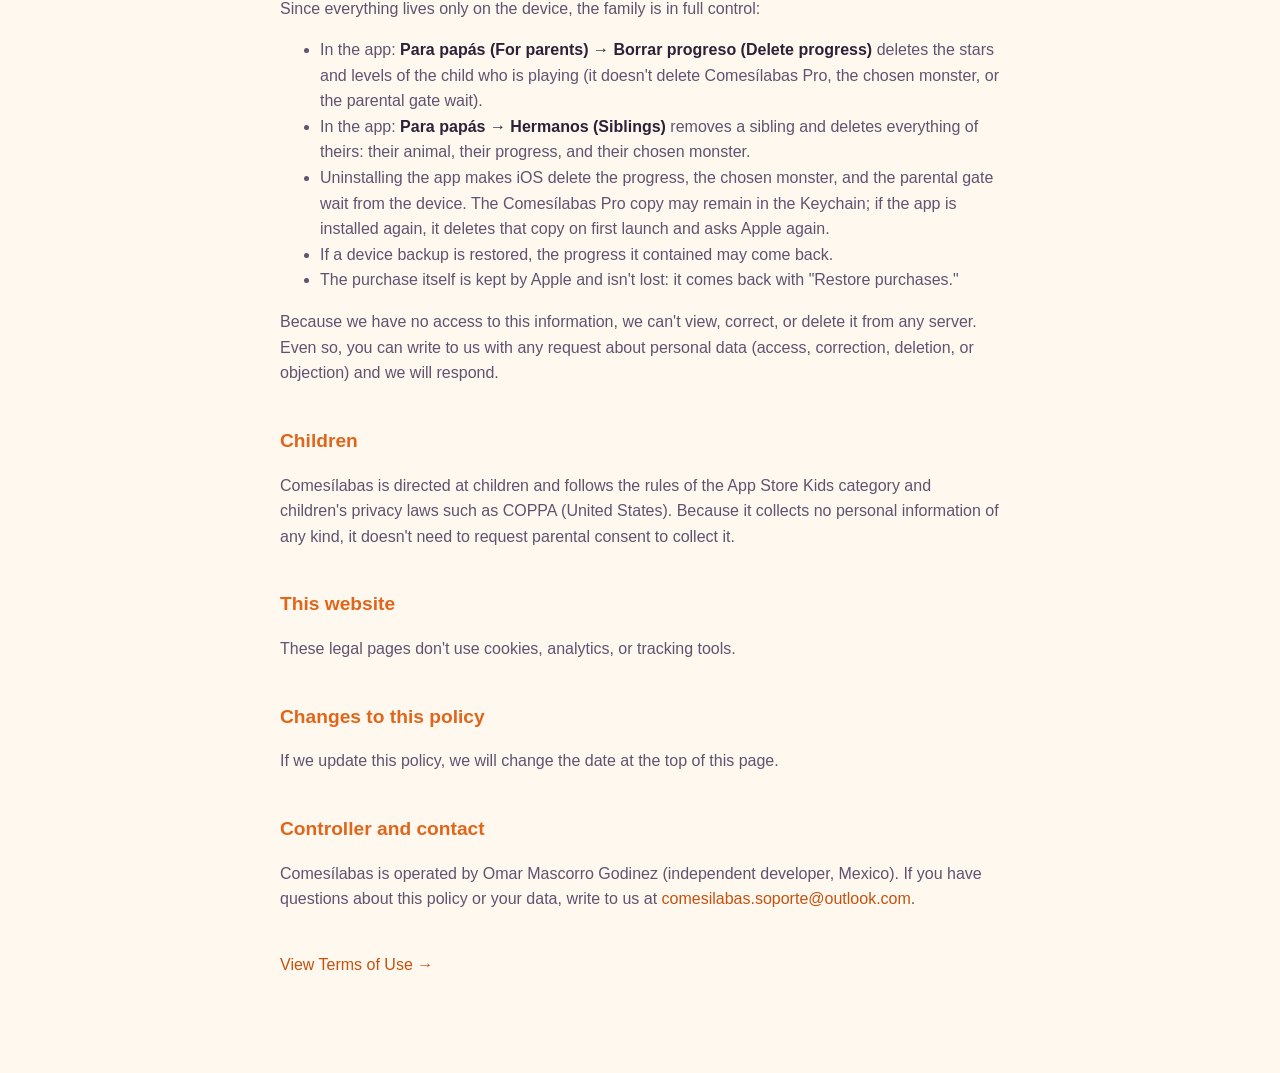
==== commit d8aae51c: "Fecha de actualización: 27 de noviembre de 2026 Co-Authored-By: Claude Opus 5.5 <noreply@anthropic.c" ====
--- a/privacy.html
+++ b/privacy.html
@@ -10,7 +10,7 @@
 <main>
   <a class="back" href="index.html">&larr; Back</a>
   <h1>Privacy Policy</h1>
-  <p class="updated">Last updated: November 25, 2026 · <a href="privacidad.html">Versión en español</a></p>
+  <p class="updated">Last updated: November 27, 2026 · <a href="privacidad.html">Versión en español</a></p>
 
   <p>Comesílabas: Aprende a Leer ("the app," "we") is an app that helps children ages 4 to 7 learn to read in Spanish. Because children use it, we designed it to collect nothing. This policy explains, in plain terms, what information the app handles and what it doesn't.</p>
 
